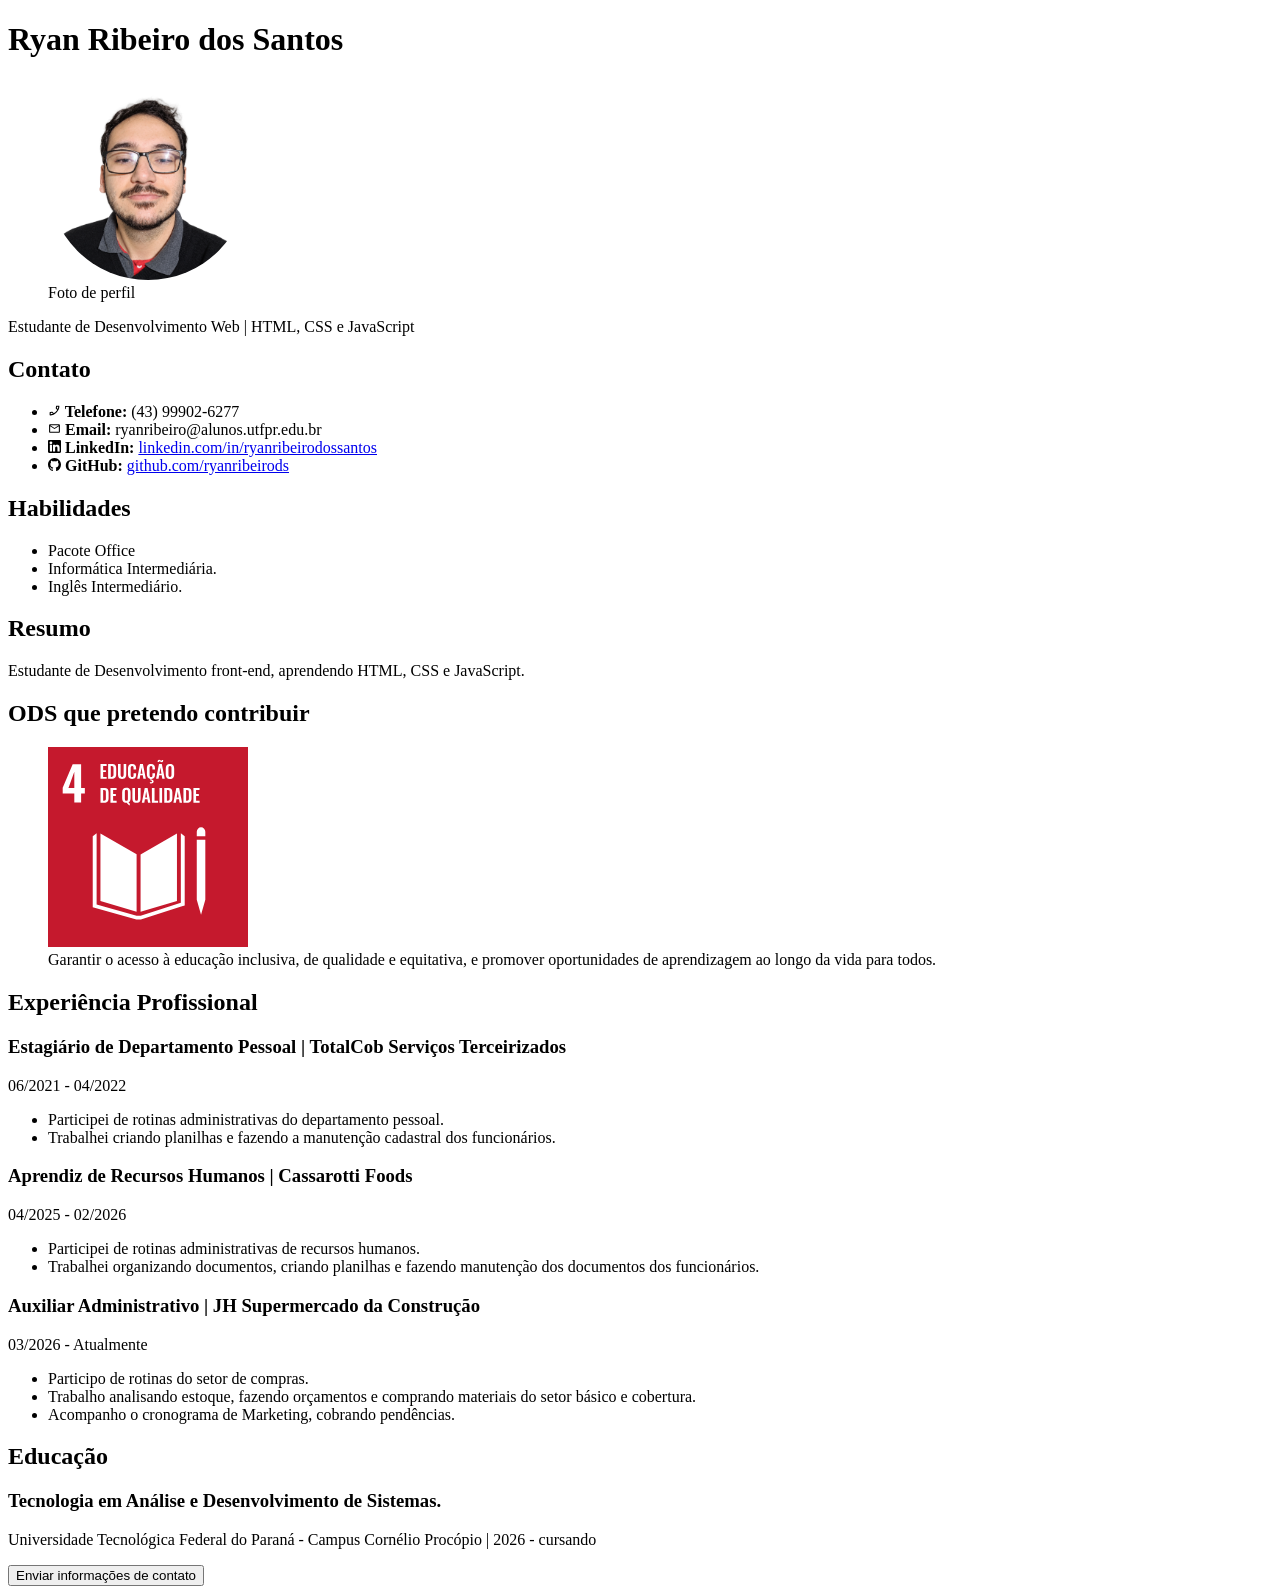
==== index.html @ 1f2f5a8e "Primeira versão do currículo" ====
<!DOCTYPE html>
<html lang="pt-br">
<head>
  <meta charset="UTF-8">
  <meta name="viewport" content="width=device-width, initial-scale=1.0">
  <title>Curriculo Ryan Ribeiro</title>
  <link rel="stylesheet" href="./css/style.css"/>
</head>

<!-- Início do corpo -->

<body>
  <header class="cabecalho">
    <div id="cabecalho">
      <h1 id="cabecalho">Ryan Ribeiro dos Santos</h1>
      <figure>
          <img src="./imagens/foto.png" alt="Foto de Ryan Ribeiro dos Santos" height="200" width="200" style="border-radius: 50%;">
          <figcaption>Foto de perfil</figcaption>
      </figure>
      <p>Estudante de Desenvolvimento Web | HTML, CSS e JavaScript</p>
    </div>
  </header> <!-- fim do cabeçalho -->
    
  <section class="contato">
    <h2>Contato</h2>
    <ul>
      <li><img src="./icones/phone.svg" alt="Telefone" width="13"><strong> Telefone: </strong> (43) 99902-6277</li>
      <li><img src="./icones/mail.svg" alt="E-mail" width="13"><strong> Email: </strong> ryanribeiro@alunos.utfpr.edu.br</li>
      <li><img src="./icones/linkedin.svg" alt="LinkedIn" width="13"><strong> LinkedIn: </strong><a href="https://www.linkedin.com/in/ryanribeirodossantos/" target="_blank">linkedin.com/in/ryanribeirodossantos</a></li>
      <li><img src="./icones/github.svg" alt="GitHub" width="13"><strong> GitHub: </strong><a href="https://github.com/ryanribeirods">github.com/ryanribeirods</a></li>
    </ul>
  </section> <!-- fim de contato -->

  <section class="habilidades">
    <h2>Habilidades</h2>
    <ul>
      <li>Pacote Office</li>
      <li>Informática Intermediária.</li>
      <li>Inglês Intermediário.</li>
    </ul>
  </section> <!-- fim de habilidades -->

  <section class="resumo">
    <h2>Resumo</h2>
    <p>Estudante de Desenvolvimento front-end, aprendendo HTML, CSS e JavaScript.</p>
  </section> <!-- fim de resumo -->

  <section class="ODS">
    <h2>ODS que pretendo contribuir</h2>
    <figure>
      <img src="./imagens/ODS.svg" alt="Educação de qualidade" width="200" height="200">
      <figcaption>Garantir o acesso à educação inclusiva, de qualidade e equitativa, e promover oportunidades de aprendizagem ao longo da vida para todos.</figcaption>
    </figure>
  </section> <!-- fim de ODS -->

  <section class="experiencia">
    <h2>Experiência Profissional</h2>
    <h3>Estagiário de Departamento Pessoal | TotalCob Serviços Terceirizados</h3>
    <p>06/2021 - 04/2022</p>
    <ul>
      <li>Participei de rotinas administrativas do departamento pessoal.</li>
      <li>Trabalhei criando planilhas e fazendo a manutenção cadastral dos funcionários.</li>
    </ul>

    <h3>Aprendiz de Recursos Humanos | Cassarotti Foods</h3>
    <p>04/2025 - 02/2026</p>
    <ul>
      <li>Participei de rotinas administrativas de recursos humanos.</li>
      <li>Trabalhei organizando documentos, criando planilhas e fazendo manutenção dos documentos dos funcionários.</li>
    </ul>

    <h3>Auxiliar Administrativo | JH Supermercado da Construção</h3>
    <p>03/2026 - Atualmente</p>
    <ul>
      <li>Participo de rotinas do setor de compras.</li>
      <li>Trabalho analisando estoque, fazendo orçamentos e comprando materiais do setor básico e cobertura.</li>
      <li>Acompanho o cronograma de Marketing, cobrando pendências.</li>
    </ul>
  </section> <!-- fim de experiência -->
  
  <section class="educacao">
    <h2>Educação</h2>
    <h3>Tecnologia em Análise e Desenvolvimento de Sistemas.</h3>
    <p>Universidade Tecnológica Federal do Paraná - Campus Cornélio Procópio | 2026 - cursando</p>
  </section> <!-- fim de educação -->

  <div class="EntrarEmContato">
    <button type="button" onclick="modalContato.showModal()">Enviar informações de contato</button>
      <dialog id="modalContato">
        <label>Nome Completo:</label><br>
        <input type="text" placeholder="Seu nome"><br>
        <br>
        <label>Link para o Instagram:</label><br>
        <input type="email" placeholder="intagram.com/seu_perfil"><br>
        <br>
        <label>Número do Whatsapp</label><br>
        <input type="tel" placeholder="012 1234-5678"><br>
        <br>
        <button type="submit">Enviar</button>
        <button type="button" onclick="modalContato.close()">Fechar</button>  
    </dialog>
  </div><!-- fim de Entrar Em Contato -->
</body>
</html>
---- css/style.css ----
body { /*Seletor por elemento*/
    
}

#cabecalho { /*Seletor por ID*/

}

.contato { /*Seletor por classe*/

}

a[href] { /*Seletor por atributo*/

}

a:hover { /* Seletor por pseudo-classe*/

}
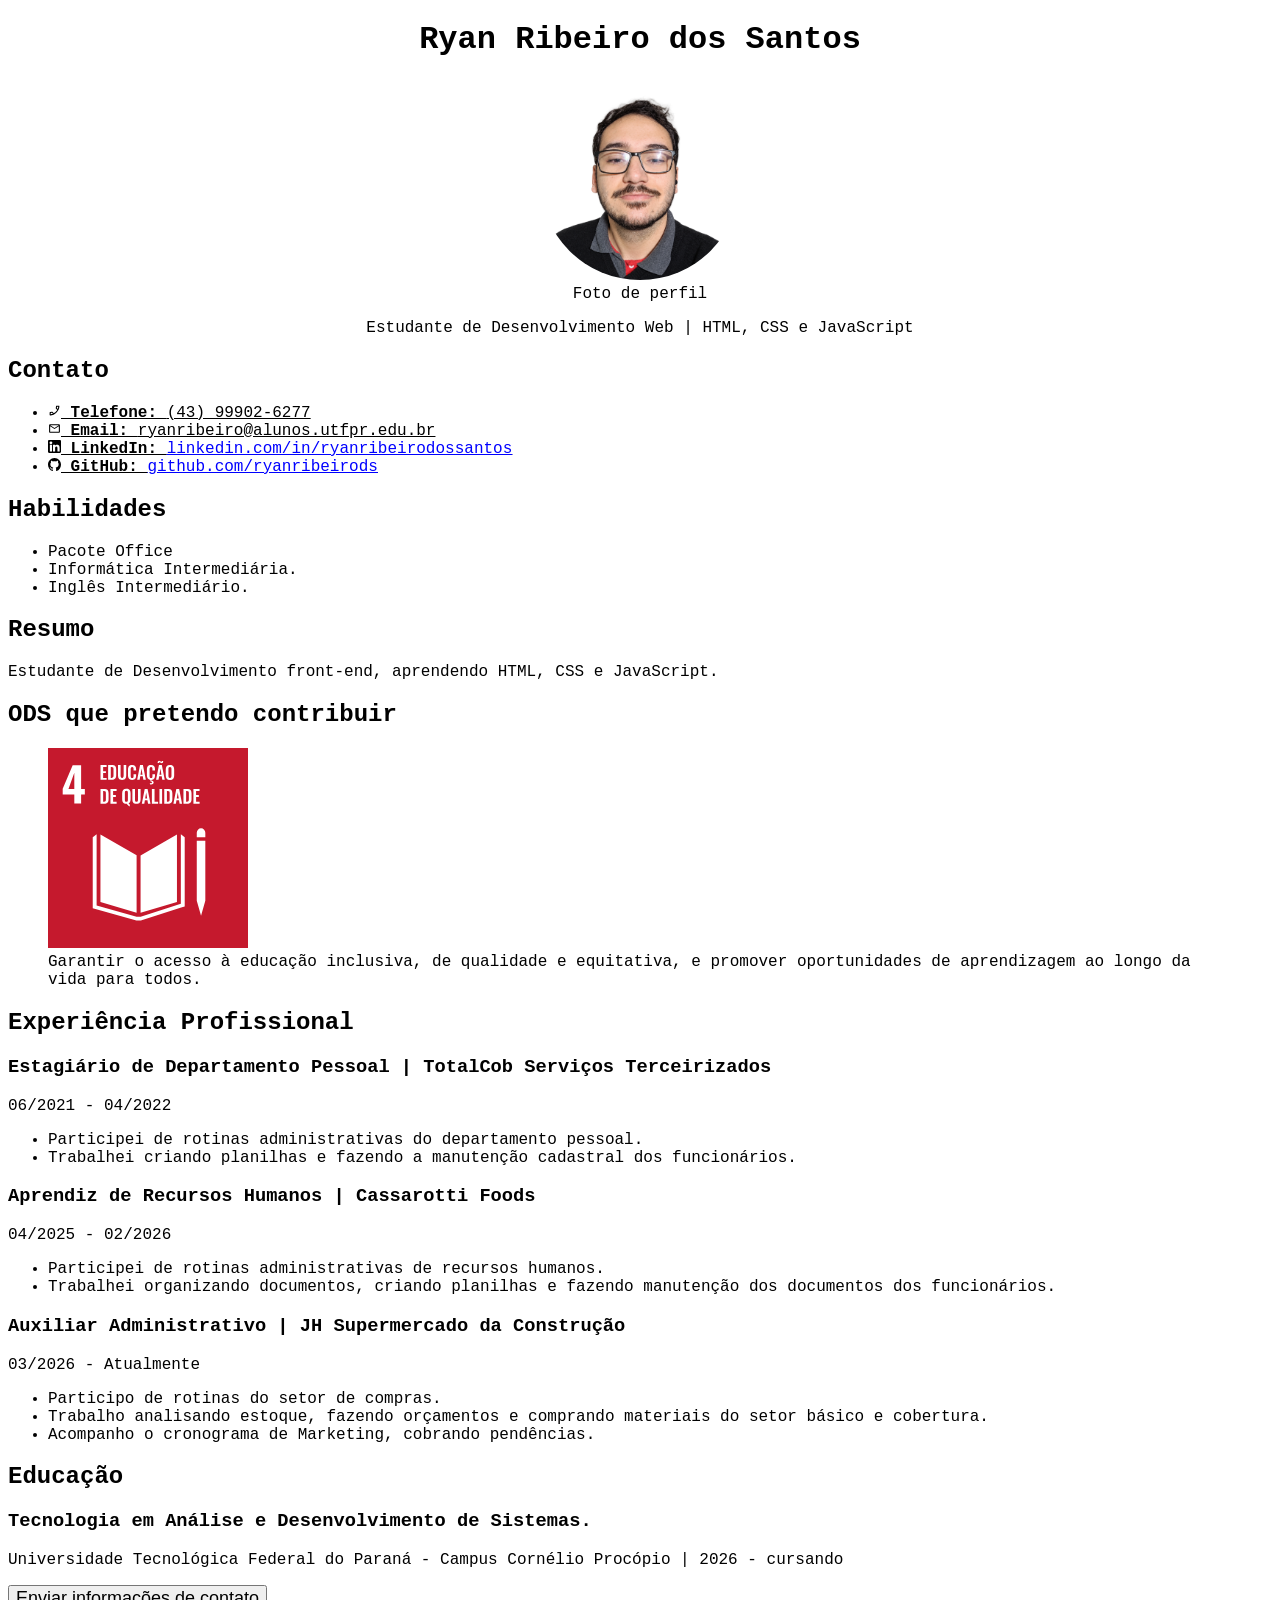
==== commit 1446814d: "Ajuste do css para atividade ''Aplicando CSS ao CV''" ====
--- a/index.html
+++ b/index.html
@@ -24,7 +24,7 @@
     
   <section class="contato">
     <h2>Contato</h2>
-    <ul>
+    <ul class="contatoUl">
       <li><img src="./icones/phone.svg" alt="Telefone" width="13"><strong> Telefone: </strong> (43) 99902-6277</li>
       <li><img src="./icones/mail.svg" alt="E-mail" width="13"><strong> Email: </strong> ryanribeiro@alunos.utfpr.edu.br</li>
       <li><img src="./icones/linkedin.svg" alt="LinkedIn" width="13"><strong> LinkedIn: </strong><a href="https://www.linkedin.com/in/ryanribeirodossantos/" target="_blank">linkedin.com/in/ryanribeirodossantos</a></li>
@@ -86,7 +86,7 @@
   </section> <!-- fim de educação -->
 
   <div class="EntrarEmContato">
-    <button type="button" onclick="modalContato.showModal()">Enviar informações de contato</button>
+    <button id="informacao" type="button" onclick="modalContato.showModal()">Enviar informações de contato</button>
       <dialog id="modalContato">
         <label>Nome Completo:</label><br>
         <input type="text" placeholder="Seu nome"><br>
--- a/css/style.css
+++ b/css/style.css
@@ -1,19 +1,23 @@
-body { /*Seletor por elemento*/
-    
+header { /*Seletor por elemento*/
+    text-align: center;
 }
 
-#cabecalho { /*Seletor por ID*/
-
+body {
+    font-family: 'Courier New', Courier, monospace;
 }
 
-.contato { /*Seletor por classe*/
+#informacao { /*Seletor por ID*/
+    font-size: large ;
+}
 
+.contatoUl { /*Seletor por classe*/
+    text-decoration: underline;
 }
 
 a[href] { /*Seletor por atributo*/
-
+    color: blue
 }
 
 a:hover { /* Seletor por pseudo-classe*/
-
+    color: red
 }
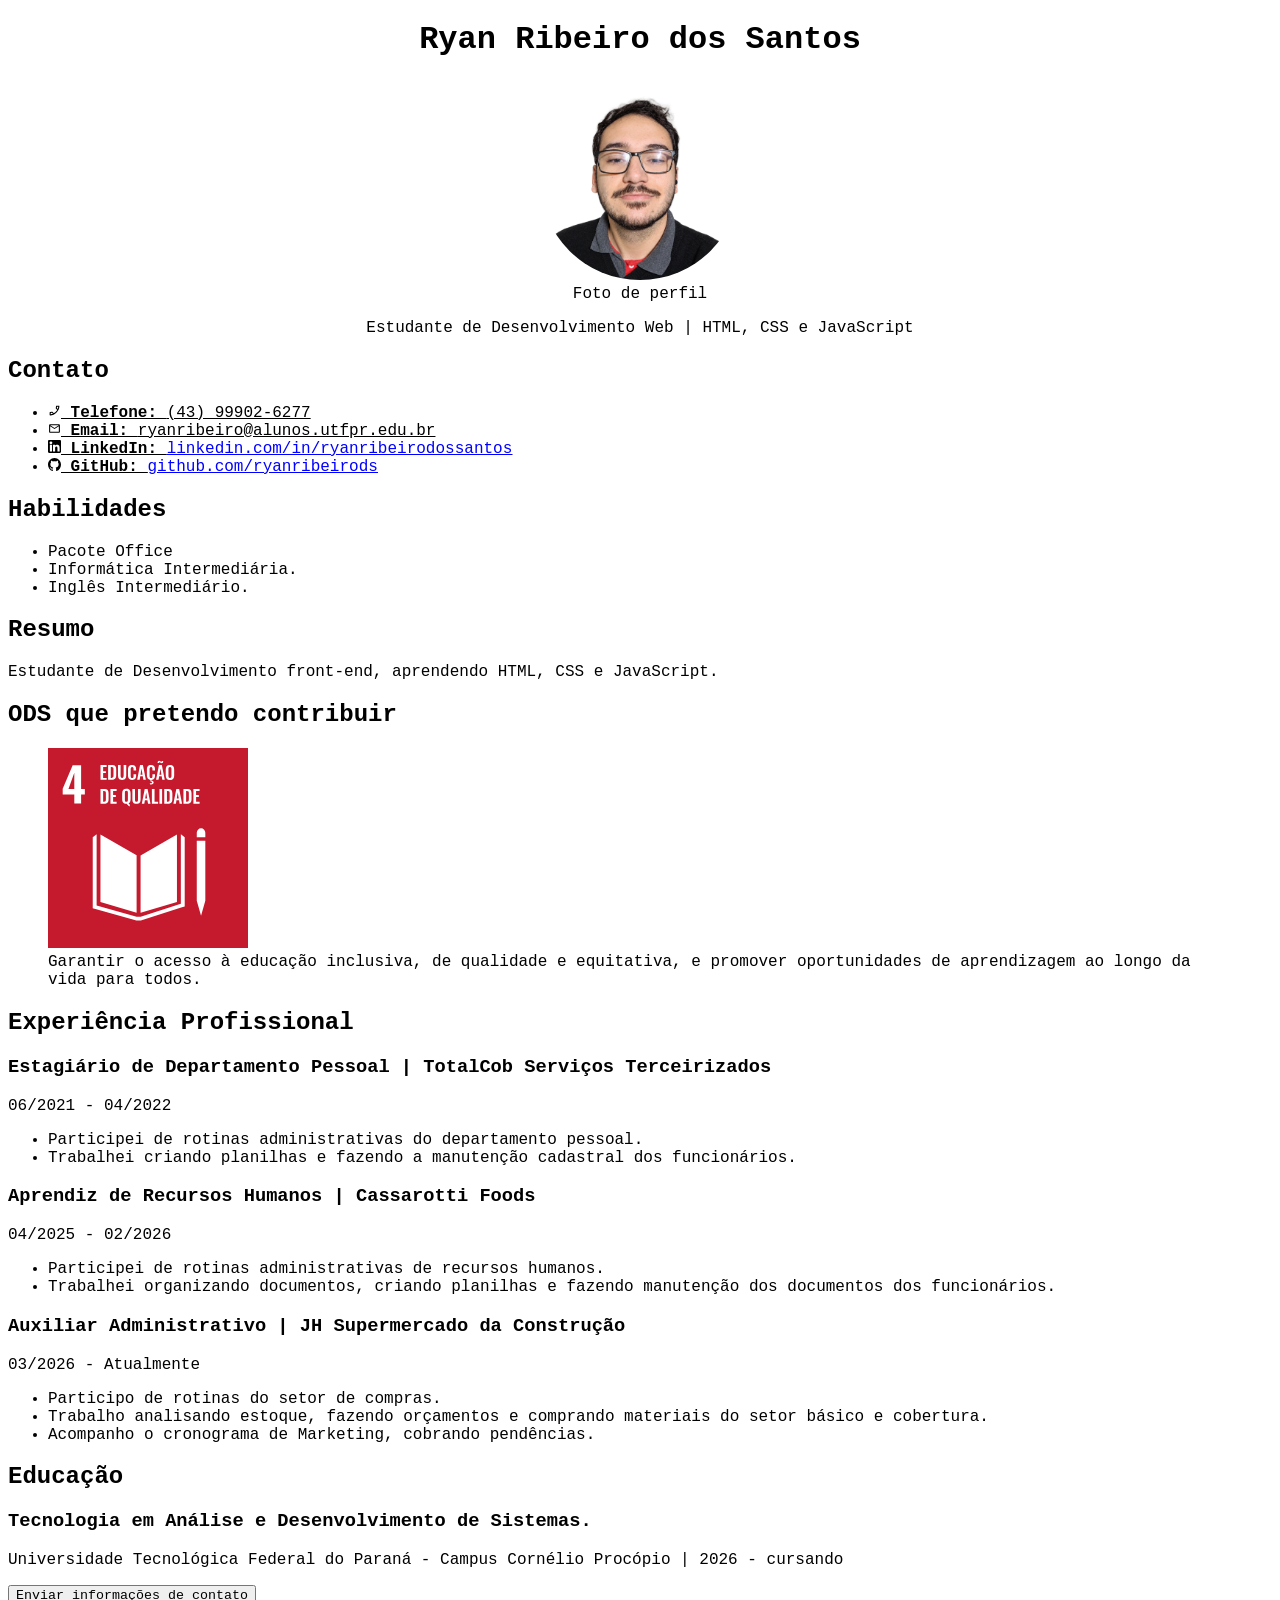
==== commit 12240309: "Ajustes CSS e HTML" ====
--- a/index.html
+++ b/index.html
@@ -13,7 +13,7 @@
 <body>
   <header class="cabecalho">
     <div id="cabecalho">
-      <h1 id="cabecalho">Ryan Ribeiro dos Santos</h1>
+      <h1>Ryan Ribeiro dos Santos</h1>
       <figure>
           <img src="./imagens/foto.png" alt="Foto de Ryan Ribeiro dos Santos" height="200" width="200" style="border-radius: 50%;">
           <figcaption>Foto de perfil</figcaption>
@@ -27,8 +27,8 @@
     <ul class="contatoUl">
       <li><img src="./icones/phone.svg" alt="Telefone" width="13"><strong> Telefone: </strong> (43) 99902-6277</li>
       <li><img src="./icones/mail.svg" alt="E-mail" width="13"><strong> Email: </strong> ryanribeiro@alunos.utfpr.edu.br</li>
-      <li><img src="./icones/linkedin.svg" alt="LinkedIn" width="13"><strong> LinkedIn: </strong><a href="https://www.linkedin.com/in/ryanribeirodossantos/" target="_blank">linkedin.com/in/ryanribeirodossantos</a></li>
-      <li><img src="./icones/github.svg" alt="GitHub" width="13"><strong> GitHub: </strong><a href="https://github.com/ryanribeirods">github.com/ryanribeirods</a></li>
+      <li><img src="./icones/linkedin.svg" alt="LinkedIn" width="13"><strong> LinkedIn: </strong><a target="_blank" href="https://www.linkedin.com/in/ryanribeirodossantos/">linkedin.com/in/ryanribeirodossantos</a></li>
+      <li><img src="./icones/github.svg" alt="GitHub" width="13"><strong> GitHub: </strong><a target="_blank" href="https://github.com/ryanribeirods">github.com/ryanribeirods</a></li>
     </ul>
   </section> <!-- fim de contato -->
 
@@ -92,10 +92,10 @@
         <input type="text" placeholder="Seu nome"><br>
         <br>
         <label>Link para o Instagram:</label><br>
-        <input type="email" placeholder="intagram.com/seu_perfil"><br>
+        <input type="url" placeholder="instagram.com/seu_perfil"><br>
         <br>
         <label>Número do Whatsapp</label><br>
-        <input type="tel" placeholder="012 1234-5678"><br>
+        <input type="tel" placeholder="999 9999-9999"><br>
         <br>
         <button type="submit">Enviar</button>
         <button type="button" onclick="modalContato.close()">Fechar</button>  
--- a/css/style.css
+++ b/css/style.css
@@ -7,7 +7,7 @@
 }
 
 #informacao { /*Seletor por ID*/
-    font-size: large ;
+    font-family: 'Courier New', Courier, monospace;
 }
 
 .contatoUl { /*Seletor por classe*/
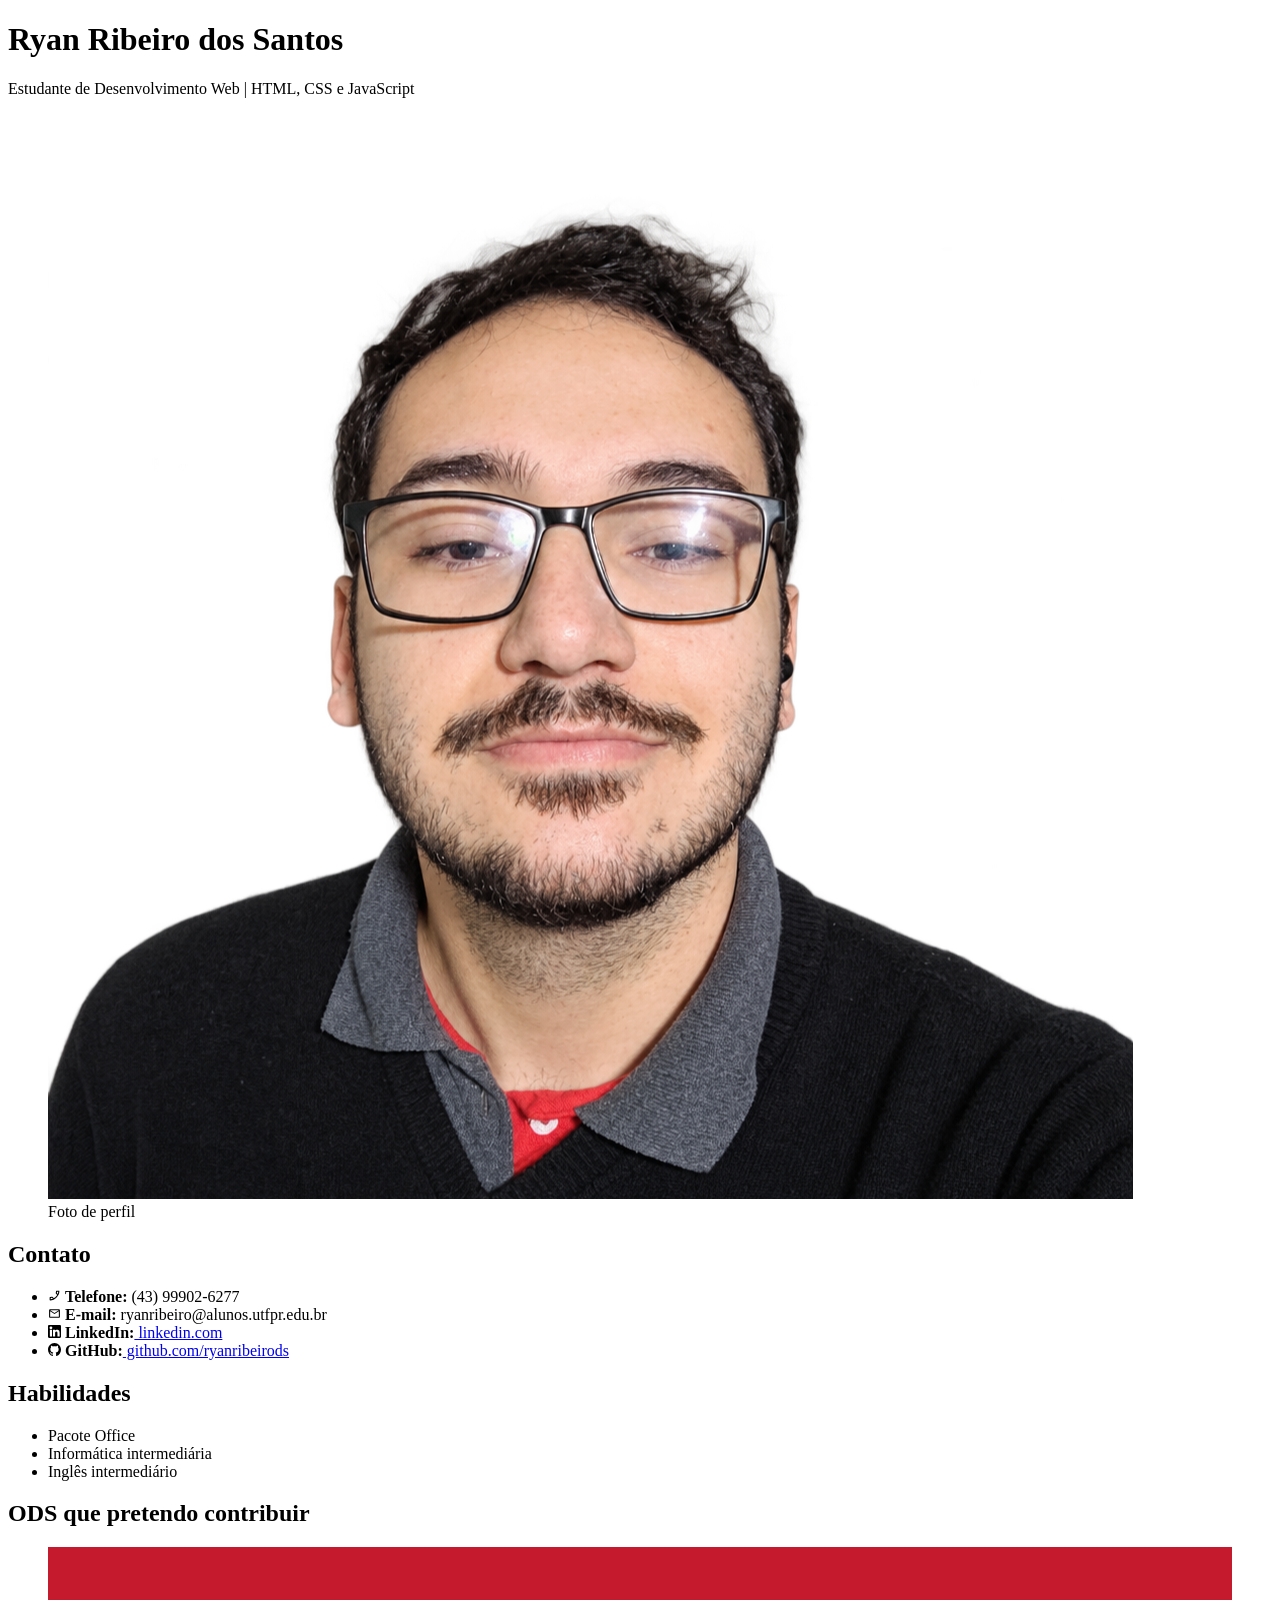
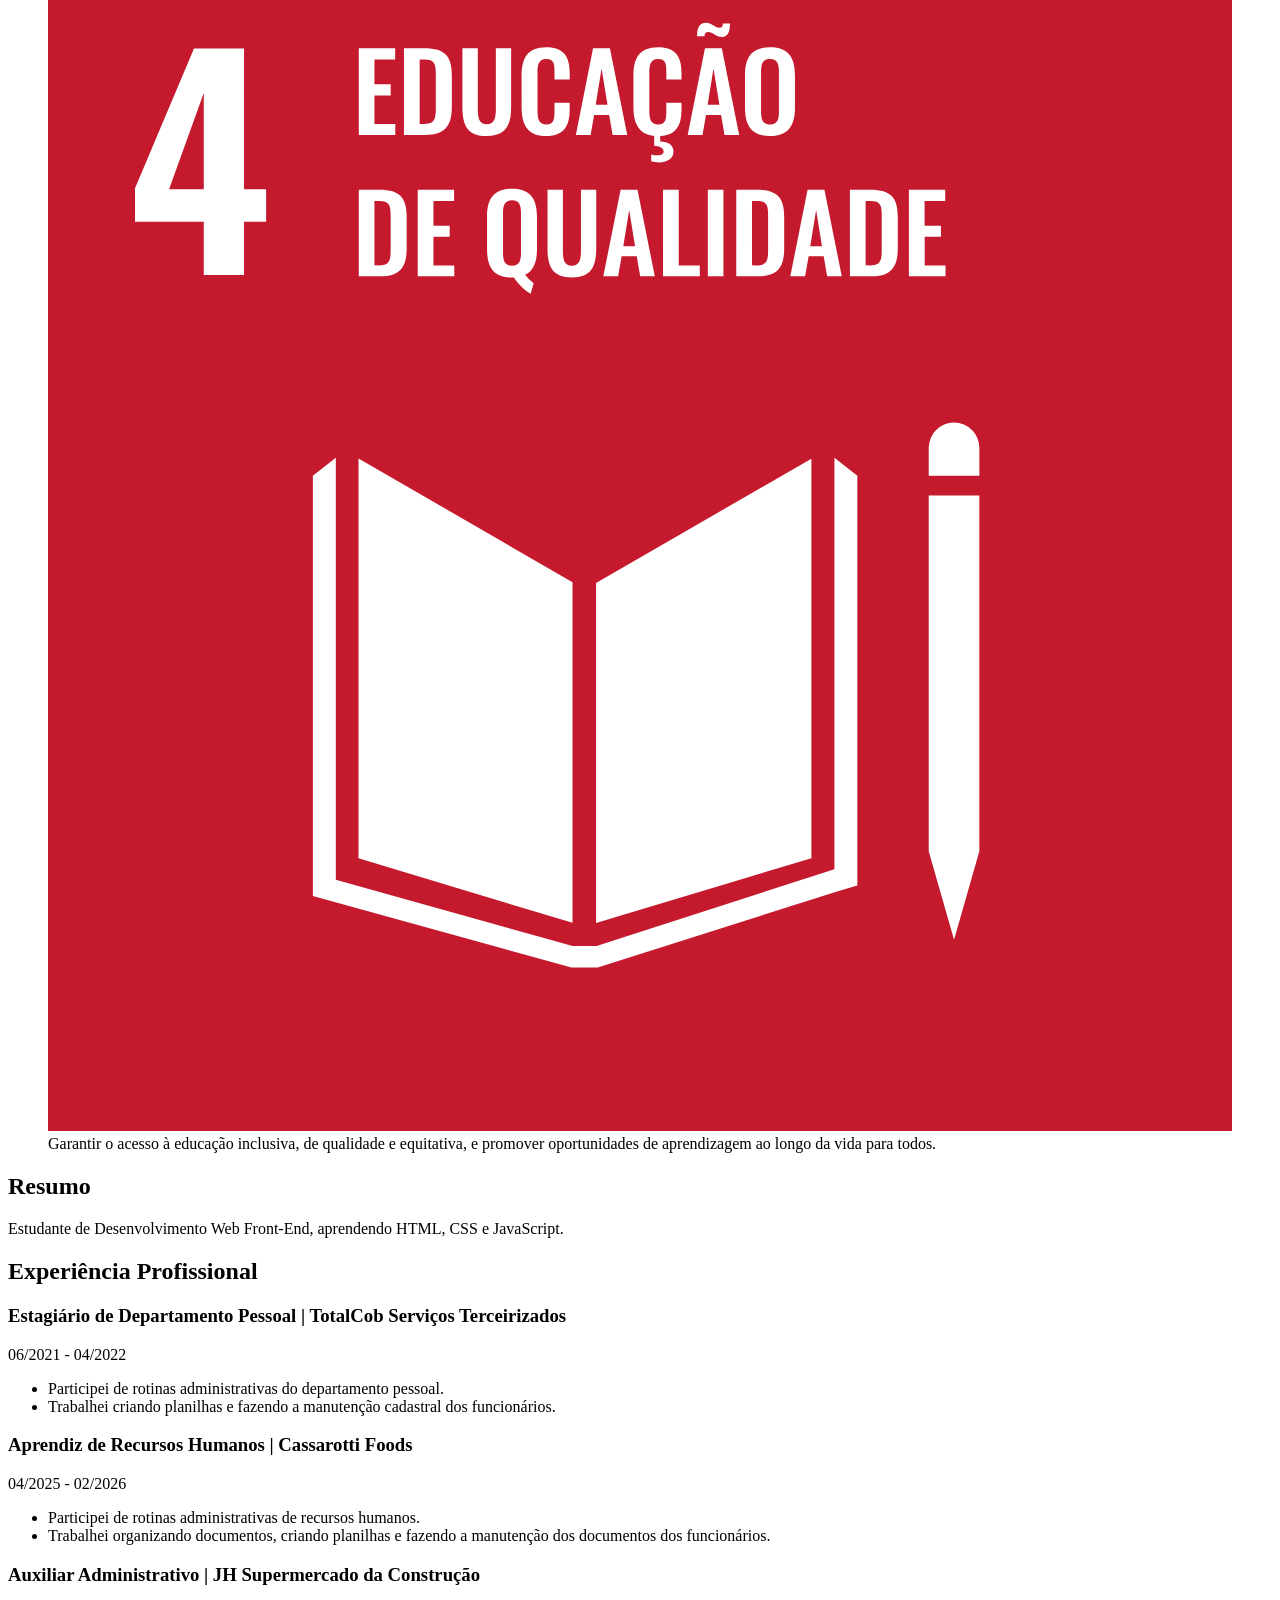
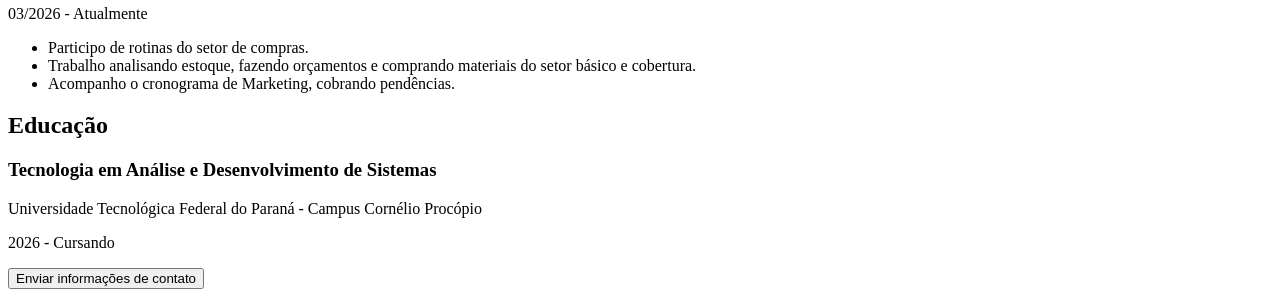
==== commit b3a06513: "Atualização para entrega de atividade com @media" ====
--- a/index.html
+++ b/index.html
@@ -1,105 +1,150 @@
-
 <!DOCTYPE html>
 <html lang="pt-br">
+
 <head>
-  <meta charset="UTF-8">
-  <meta name="viewport" content="width=device-width, initial-scale=1.0">
-  <title>Curriculo Ryan Ribeiro</title>
-  <link rel="stylesheet" href="./css/style.css"/>
+    <meta charset="UTF-8">
+    <meta name="viewport" content="width=device-width, initial-scale=1.0">
+    <title>Currículo Ryan Ribeiro</title>
+    <link rel="stylesheet" href="./css/style2.css">
 </head>
 
-<!-- Início do corpo -->
+<body>
 
-<body>
-  <header class="cabecalho">
-    <div id="cabecalho">
-      <h1>Ryan Ribeiro dos Santos</h1>
-      <figure>
-          <img src="./imagens/foto.png" alt="Foto de Ryan Ribeiro dos Santos" height="200" width="200" style="border-radius: 50%;">
-          <figcaption>Foto de perfil</figcaption>
-      </figure>
-      <p>Estudante de Desenvolvimento Web | HTML, CSS e JavaScript</p>
+    <!-- Cabeçalho do currículo -->
+    <header class="cabecalho">
+        <h1>Ryan Ribeiro dos Santos</h1>
+        <p>Estudante de Desenvolvimento Web | HTML, CSS e JavaScript</p>
+    </header>
+
+    <!-- Estrutura principal do currículo -->
+    <div class="container">
+
+        <!-- Barra lateral com informações complementares -->
+        <aside class="barra-lateral">
+
+            <!-- Foto de perfil -->
+            <section class="perfil">
+                <figure>
+                    <img src="./imagens/foto.png" alt="Foto de Ryan Ribeiro dos Santos" class="foto-perfil">
+                    <figcaption>Foto de perfil</figcaption>
+                </figure>
+            </section>
+
+            <!-- Informações de contato -->
+            <section class="contato">
+                <h2>Contato</h2>
+
+                <ul class="contatoUl">
+                    <li>
+                        <img src="./icones/phone.svg" alt="Telefone" width="13">
+                        <strong>Telefone:</strong> (43) 99902-6277
+                    </li>
+                    <li>
+                        <img src="./icones/mail.svg" alt="E-mail" width="13">
+                        <strong>E-mail:</strong> ryanribeiro@alunos.utfpr.edu.br
+                    </li>
+                    <li>
+                        <img src="./icones/linkedin.svg" alt="LinkedIn" width="13">
+                        <strong>LinkedIn:</strong><a target="_blank" rel="noopener noreferrer" href="https://www.linkedin.com/in/ryanribeirodossantos/"> linkedin.com</a>
+                    </li>
+                    <li>
+                        <img src="./icones/github.svg" alt="GitHub" width="13">
+                        <strong>GitHub:</strong><a target="_blank" rel="noopener noreferrer" href="https://github.com/ryanribeirods"> github.com/ryanribeirods</a>
+                    </li>
+                </ul>
+            </section>
+
+            <!-- Habilidades -->
+            <section class="habilidades">
+                <h2>Habilidades</h2>
+                <ul>
+                    <li>Pacote Office</li>
+                    <li>Informática intermediária</li>
+                    <li>Inglês intermediário</li>
+                </ul>
+            </section>
+
+            <!-- Objetivo de Desenvolvimento Sustentável -->
+            <section class="ods">
+                <h2>ODS que pretendo contribuir</h2>
+                <figure>
+                    <img src="./imagens/ODS.svg" alt="ODS 4 - Educação de qualidade" class="imagem-ods">
+                    <figcaption> Garantir o acesso à educação inclusiva, de qualidade e equitativa, e promover oportunidades de aprendizagem ao longo da vida para todos.</figcaption>
+                </figure>
+            </section>
+
+        </aside>
+
+        <!-- Conteúdo principal -->
+        <main class="conteudo-principal">
+            <!-- Resumo profissional -->
+            <section class="resumo">
+                <h2>Resumo</h2>
+                <p>Estudante de Desenvolvimento Web Front-End, aprendendo HTML, CSS e JavaScript.</p>
+            </section>
+            <!-- Experiências profissionais -->
+            <section class="experiencia">
+                <h2>Experiência Profissional</h2>
+                <article class="experiencia-item">
+                    <h3>Estagiário de Departamento Pessoal | TotalCob Serviços Terceirizados</h3>
+                    <p class="periodo">06/2021 - 04/2022</p>
+                    <ul>
+                        <li>Participei de rotinas administrativas do departamento pessoal.</li>
+                        <li>Trabalhei criando planilhas e fazendo a manutenção cadastral dos funcionários.</li>
+                    </ul>
+                </article>
+                <article class="experiencia-item">
+                    <h3>Aprendiz de Recursos Humanos | Cassarotti Foods</h3>
+                    <p class="periodo">04/2025 - 02/2026</p>
+                    <ul>
+                        <li>Participei de rotinas administrativas de recursos humanos.</li>
+                        <li>Trabalhei organizando documentos, criando planilhas e fazendo a manutenção dos documentos dos funcionários.</li>
+                    </ul>
+                </article>
+                <article class="experiencia-item">
+                    <h3>Auxiliar Administrativo | JH Supermercado da Construção</h3>
+                    <p class="periodo">03/2026 - Atualmente</p>
+                    <ul>
+                        <li>Participo de rotinas do setor de compras.</li>
+                        <li>Trabalho analisando estoque, fazendo orçamentos e comprando materiais do setor básico e cobertura.</li>
+                        <li>Acompanho o cronograma de Marketing, cobrando pendências.</li>
+                    </ul>
+                </article>
+            </section>
+            <!-- Formação acadêmica -->
+            <section class="educacao">
+                <h2>Educação</h2>
+                <h3>Tecnologia em Análise e Desenvolvimento de Sistemas</h3>
+                <p>Universidade Tecnológica Federal do Paraná - Campus Cornélio Procópio</p>
+                <p class="periodo">2026 - Cursando</p>
+            </section>
+
+        </main>
+
     </div>
-  </header> <!-- fim do cabeçalho -->
-    
-  <section class="contato">
-    <h2>Contato</h2>
-    <ul class="contatoUl">
-      <li><img src="./icones/phone.svg" alt="Telefone" width="13"><strong> Telefone: </strong> (43) 99902-6277</li>
-      <li><img src="./icones/mail.svg" alt="E-mail" width="13"><strong> Email: </strong> ryanribeiro@alunos.utfpr.edu.br</li>
-      <li><img src="./icones/linkedin.svg" alt="LinkedIn" width="13"><strong> LinkedIn: </strong><a target="_blank" href="https://www.linkedin.com/in/ryanribeirodossantos/">linkedin.com/in/ryanribeirodossantos</a></li>
-      <li><img src="./icones/github.svg" alt="GitHub" width="13"><strong> GitHub: </strong><a target="_blank" href="https://github.com/ryanribeirods">github.com/ryanribeirods</a></li>
-    </ul>
-  </section> <!-- fim de contato -->
 
-  <section class="habilidades">
-    <h2>Habilidades</h2>
-    <ul>
-      <li>Pacote Office</li>
-      <li>Informática Intermediária.</li>
-      <li>Inglês Intermediário.</li>
-    </ul>
-  </section> <!-- fim de habilidades -->
-
-  <section class="resumo">
-    <h2>Resumo</h2>
-    <p>Estudante de Desenvolvimento front-end, aprendendo HTML, CSS e JavaScript.</p>
-  </section> <!-- fim de resumo -->
-
-  <section class="ODS">
-    <h2>ODS que pretendo contribuir</h2>
-    <figure>
-      <img src="./imagens/ODS.svg" alt="Educação de qualidade" width="200" height="200">
-      <figcaption>Garantir o acesso à educação inclusiva, de qualidade e equitativa, e promover oportunidades de aprendizagem ao longo da vida para todos.</figcaption>
-    </figure>
-  </section> <!-- fim de ODS -->
-
-  <section class="experiencia">
-    <h2>Experiência Profissional</h2>
-    <h3>Estagiário de Departamento Pessoal | TotalCob Serviços Terceirizados</h3>
-    <p>06/2021 - 04/2022</p>
-    <ul>
-      <li>Participei de rotinas administrativas do departamento pessoal.</li>
-      <li>Trabalhei criando planilhas e fazendo a manutenção cadastral dos funcionários.</li>
-    </ul>
-
-    <h3>Aprendiz de Recursos Humanos | Cassarotti Foods</h3>
-    <p>04/2025 - 02/2026</p>
-    <ul>
-      <li>Participei de rotinas administrativas de recursos humanos.</li>
-      <li>Trabalhei organizando documentos, criando planilhas e fazendo manutenção dos documentos dos funcionários.</li>
-    </ul>
-
-    <h3>Auxiliar Administrativo | JH Supermercado da Construção</h3>
-    <p>03/2026 - Atualmente</p>
-    <ul>
-      <li>Participo de rotinas do setor de compras.</li>
-      <li>Trabalho analisando estoque, fazendo orçamentos e comprando materiais do setor básico e cobertura.</li>
-      <li>Acompanho o cronograma de Marketing, cobrando pendências.</li>
-    </ul>
-  </section> <!-- fim de experiência -->
-  
-  <section class="educacao">
-    <h2>Educação</h2>
-    <h3>Tecnologia em Análise e Desenvolvimento de Sistemas.</h3>
-    <p>Universidade Tecnológica Federal do Paraná - Campus Cornélio Procópio | 2026 - cursando</p>
-  </section> <!-- fim de educação -->
-
-  <div class="EntrarEmContato">
-    <button id="informacao" type="button" onclick="modalContato.showModal()">Enviar informações de contato</button>
-      <dialog id="modalContato">
-        <label>Nome Completo:</label><br>
-        <input type="text" placeholder="Seu nome"><br>
-        <br>
-        <label>Link para o Instagram:</label><br>
-        <input type="url" placeholder="instagram.com/seu_perfil"><br>
-        <br>
-        <label>Número do Whatsapp</label><br>
-        <input type="tel" placeholder="999 9999-9999"><br>
-        <br>
-        <button type="submit">Enviar</button>
-        <button type="button" onclick="modalContato.close()">Fechar</button>  
-    </dialog>
-  </div><!-- fim de Entrar Em Contato -->
+    <!-- Botão para abrir o formulário de contato -->
+    <footer class="rodape">
+        <button id="informacao" type="button" onclick="document.getElementById('modalContato').showModal()">Enviar informações de contato</button>
+        <!-- Formulário de contato -->
+        <dialog id="modalContato">
+            <form method="dialog">
+                <h2>Informações de contato</h2>
+                <label for="nome">Nome completo:</label><br>
+                <input type="text" id="nome" placeholder="Seu nome"><br><br>
+                <label for="instagram">Link para o Instagram:</label><br>
+                <input type="url" id="instagram" placeholder="https://instagram.com/seu_perfil">
+                <br>
+                <br>
+                <label for="whatsapp">Número do WhatsApp:</label>
+                <br>
+                <input type="tel" id="whatsapp" placeholder="99999-9999">
+                <br>
+                <br>
+                <button type="submit">Enviar</button>
+                <button type="button" onclick="document.getElementById('modalContato').close()">Fechar</button>
+            </form>
+        </dialog>
+    </footer>
 </body>
 </html>
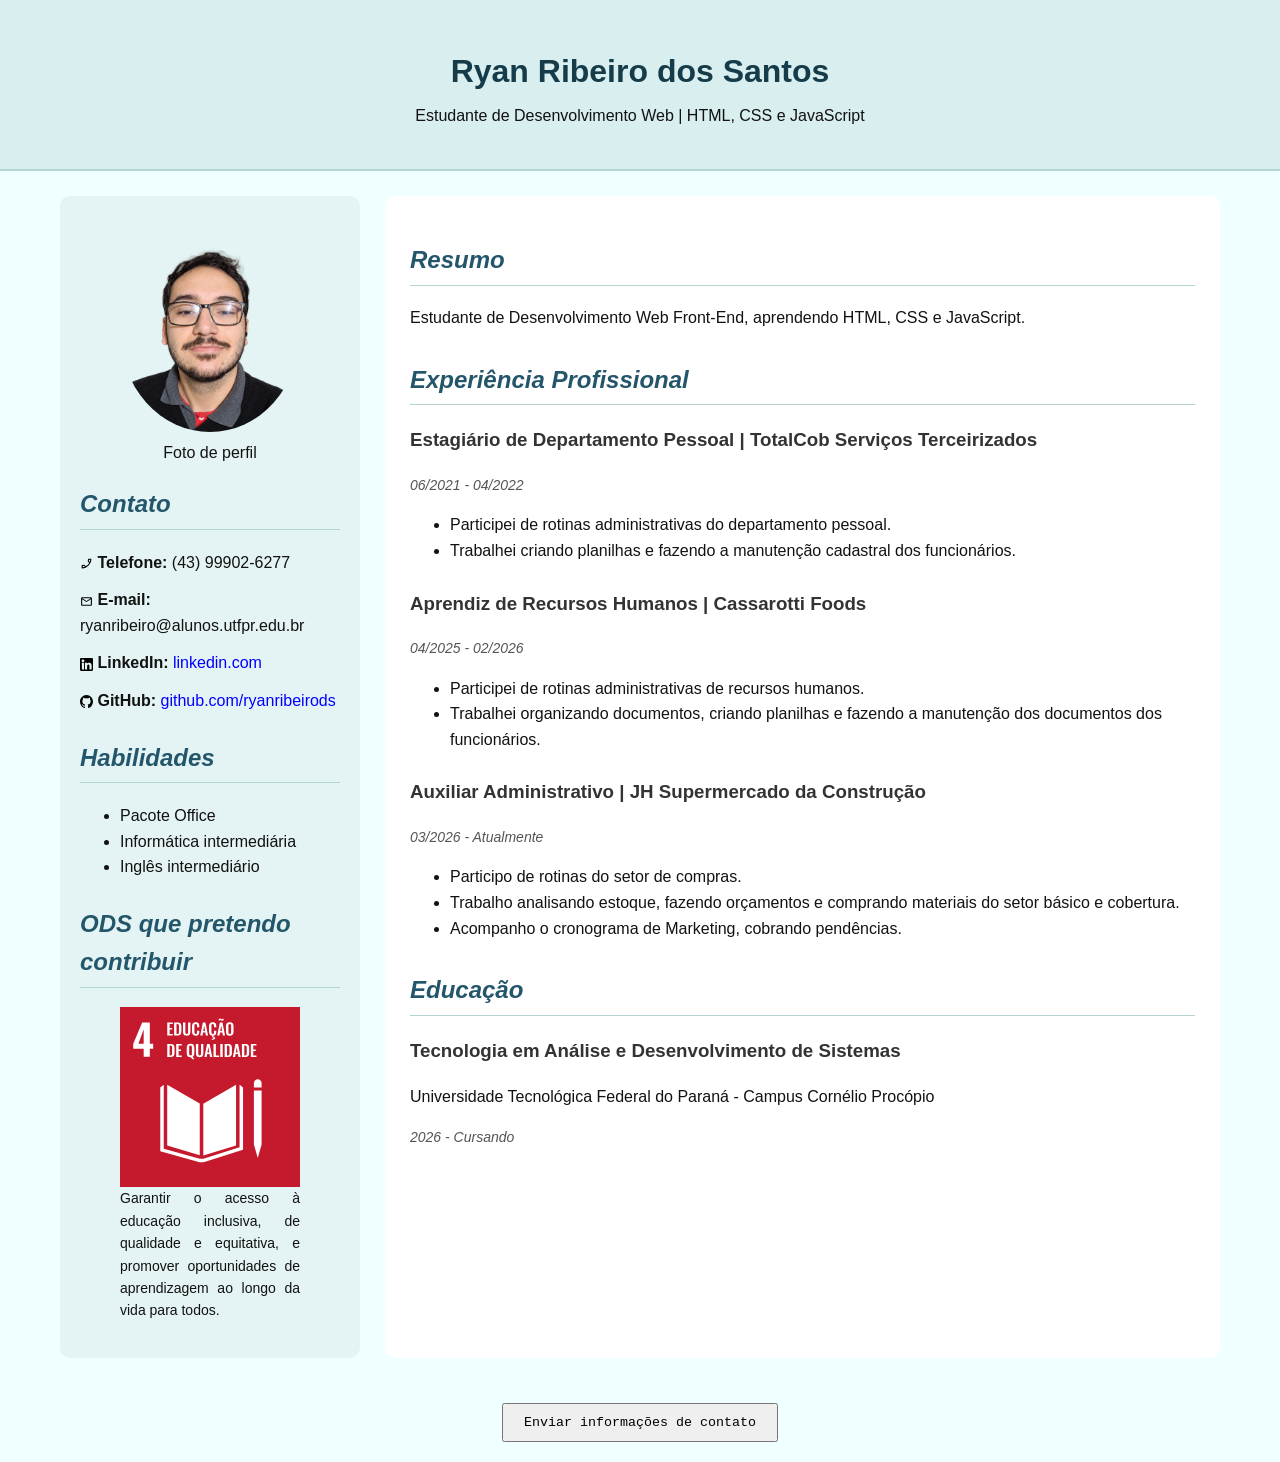
==== commit 4d0abc88: "Atualização para entrega de atividade com @media" ====
--- a/index.html
+++ b/index.html
@@ -5,7 +5,7 @@
     <meta charset="UTF-8">
     <meta name="viewport" content="width=device-width, initial-scale=1.0">
     <title>Currículo Ryan Ribeiro</title>
-    <link rel="stylesheet" href="./css/style2.css">
+    <link rel="stylesheet" href="./css/style.css">
 </head>
 
 <body>
--- a/css/style.css
+++ b/css/style.css
@@ -0,0 +1,259 @@
+/* Importação da fonte */
+@import url('https://fonts.googleapis.com/css2?family=Roboto&display=swap');
+
+
+/* Configurações gerais */
+* {
+    box-sizing: border-box;
+}
+
+body {
+    margin: 0;
+    background-color: azure;
+    color: rgb(18, 18, 18);
+    font-family: 'Roboto', sans-serif;
+    line-height: 1.6;
+}
+
+
+/* Cabeçalho */
+.cabecalho {
+    text-align: center;
+    background-color: #d9eeee;
+    padding: 25px;
+    border-bottom: 2px solid #b5d5d5;
+}
+
+.cabecalho h1 {
+    font-weight: bold;
+    margin-bottom: 5px;
+}
+
+.cabecalho p {
+    margin-top: 5px;
+}
+
+
+/* Organização das colunas */
+.container {
+    display: grid;
+    grid-template-columns: 300px 1fr;
+    gap: 25px;
+    max-width: 1200px;
+    margin: 25px auto;
+    padding: 0 20px;
+}
+
+
+/* Barra lateral */
+.barra-lateral {
+    background-color: #e4f4f4;
+    padding: 20px;
+    border-radius: 10px;
+}
+
+
+/* Foto de perfil */
+.perfil {
+    text-align: center;
+}
+
+.foto-perfil {
+    width: 200px;
+    height: 200px;
+    max-width: 100%;
+    object-fit: cover;
+    border-radius: 50%;
+}
+
+
+/* Contato */
+.contato {
+    margin-top: 20px;
+}
+
+.contatoUl {
+    list-style: none;
+    padding: 0;
+}
+
+.contatoUl li {
+    margin-bottom: 12px;
+    overflow-wrap: anywhere;
+}
+
+.contatoUl img {
+    vertical-align: middle;
+}
+
+.contatoUl a {
+    overflow-wrap: anywhere;
+}
+
+
+/* Habilidades */
+.habilidades {
+    margin-top: 25px;
+}
+
+
+/* Objetivos de Desenvolvimento Sustentável */
+.ods {
+    margin-top: 25px;
+}
+
+.imagem-ods {
+    display: block;
+    width: 200px;
+    max-width: 100%;
+    height: auto;
+    margin: 0 auto;
+}
+
+.ods figcaption {
+    font-size: 14px;
+    text-align: justify;
+}
+
+
+/* Conteúdo principal */
+.conteudo-principal {
+    background-color: white;
+    padding: 25px;
+    border-radius: 10px;
+}
+
+
+/* Títulos das seções */
+h1 {
+    color: #163c4a;
+}
+
+h2 {
+    color: #24566b;
+    font-style: italic;
+    border-bottom: 1px solid #b5d5d5;
+    padding-bottom: 5px;
+}
+
+h3 {
+    color: #333333;
+}
+
+
+/* Resumo */
+.resumo {
+    margin-bottom: 30px;
+}
+
+
+/* Experiência profissional */
+.experiencia {
+    margin-bottom: 30px;
+}
+
+.experiencia-item {
+    margin-bottom: 25px;
+}
+
+.periodo {
+    font-size: 14px;
+    color: #555555;
+    font-style: italic;
+}
+
+
+/* Educação */
+.educacao {
+    margin-bottom: 20px;
+}
+
+
+/* Links */
+a[href] {
+    color: blue;
+    text-decoration: none;
+}
+
+a:hover {
+    color: red;
+    text-decoration: underline;
+}
+
+
+/* Botão de contato */
+.rodape {
+    text-align: center;
+    padding: 20px;
+}
+
+#informacao {
+    font-family: 'Courier New', Courier, monospace;
+    padding: 10px 20px;
+    cursor: pointer;
+}
+
+
+/* Janela de contato */
+dialog {
+    border: 1px solid #b5d5d5;
+    border-radius: 10px;
+    padding: 25px;
+    max-width: 90%;
+}
+
+dialog input {
+    max-width: 100%;
+    padding: 8px;
+}
+
+dialog button {
+    padding: 8px 12px;
+    margin-right: 5px;
+    cursor: pointer;
+}
+
+
+/* Adaptação para telas menores */
+@media (max-width: 768px) {
+
+    .container {
+        grid-template-columns: 1fr;
+        margin: 15px auto;
+        padding: 0 12px;
+    }
+
+    .barra-lateral {
+        order: 1;
+    }
+
+    .conteudo-principal {
+        order: 2;
+        padding: 15px;
+    }
+
+    .cabecalho {
+        padding: 15px;
+    }
+
+    .cabecalho h1 {
+        font-size: 25px;
+    }
+
+    .foto-perfil {
+        width: 150px;
+        height: 150px;
+    }
+
+    .contatoUl li {
+        font-size: 14px;
+    }
+
+    h2 {
+        font-size: 20px;
+    }
+
+    h3 {
+        font-size: 17px;
+    }
+}
